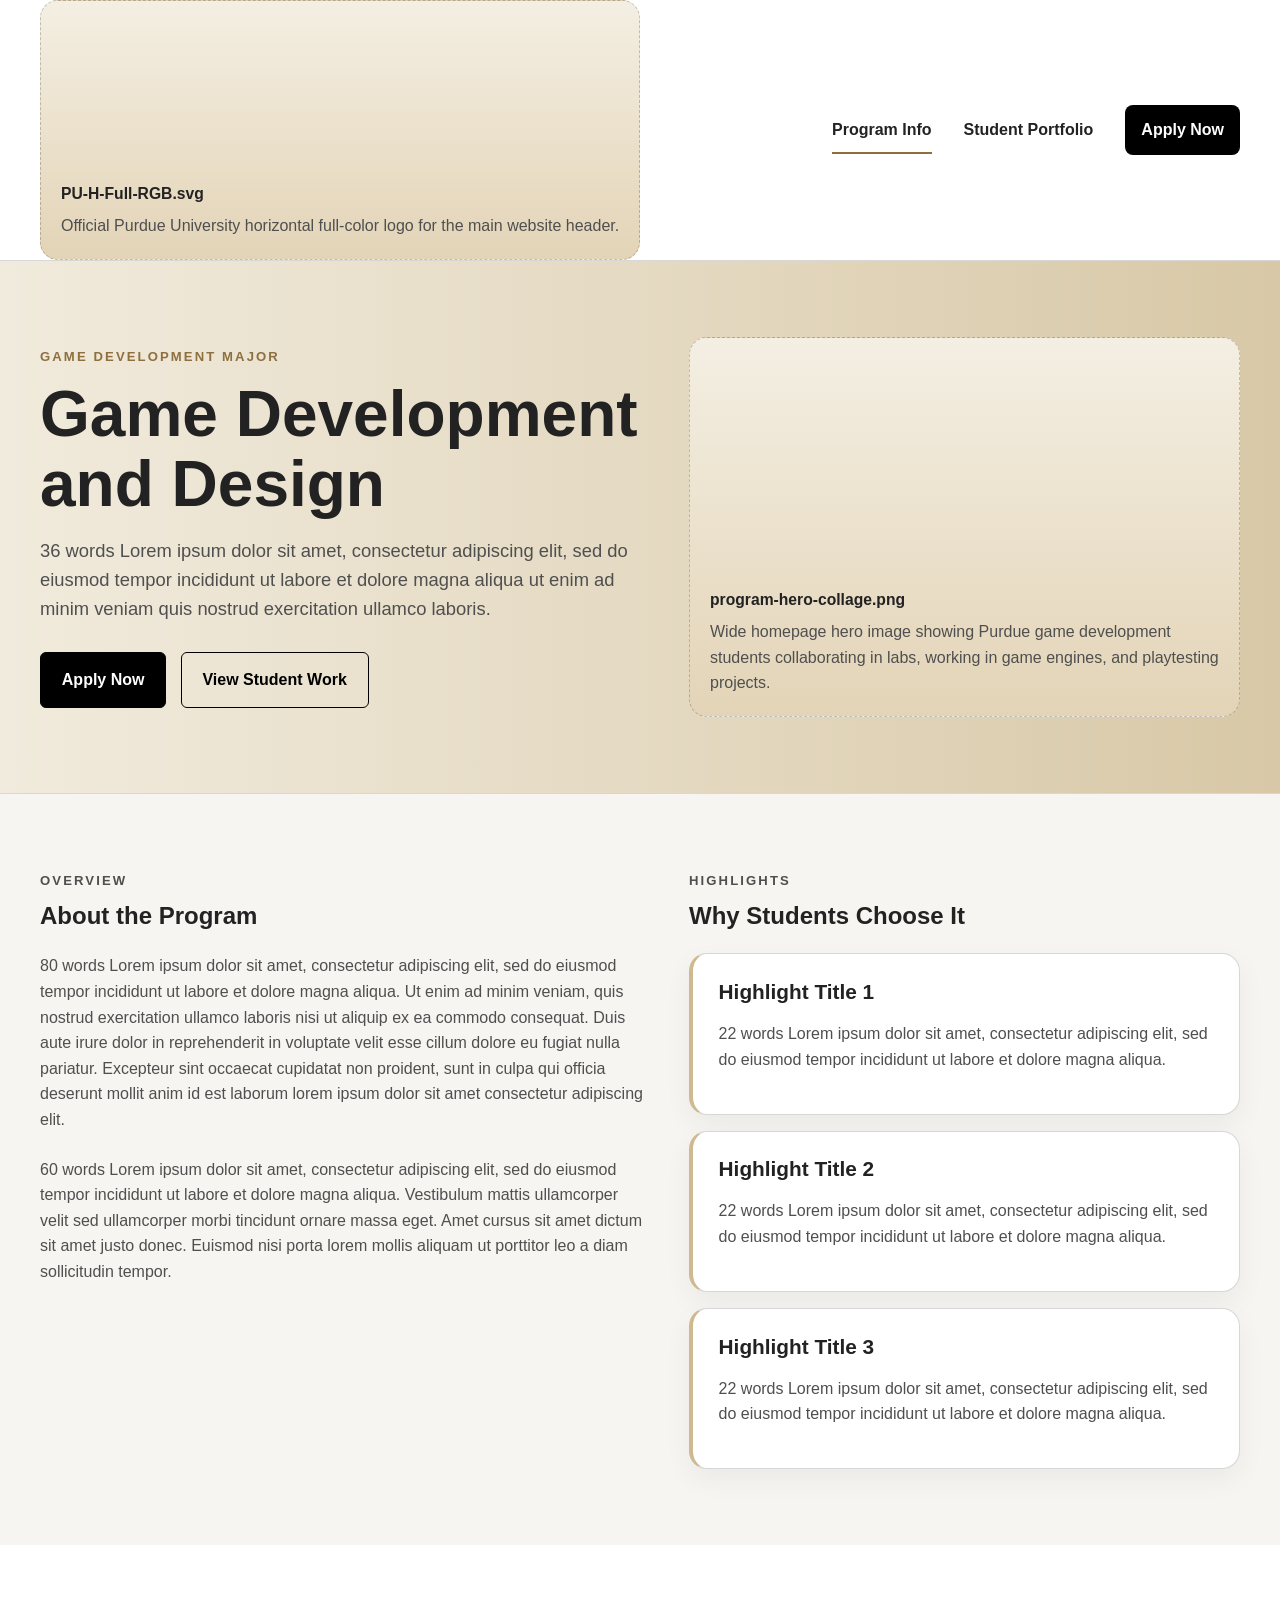
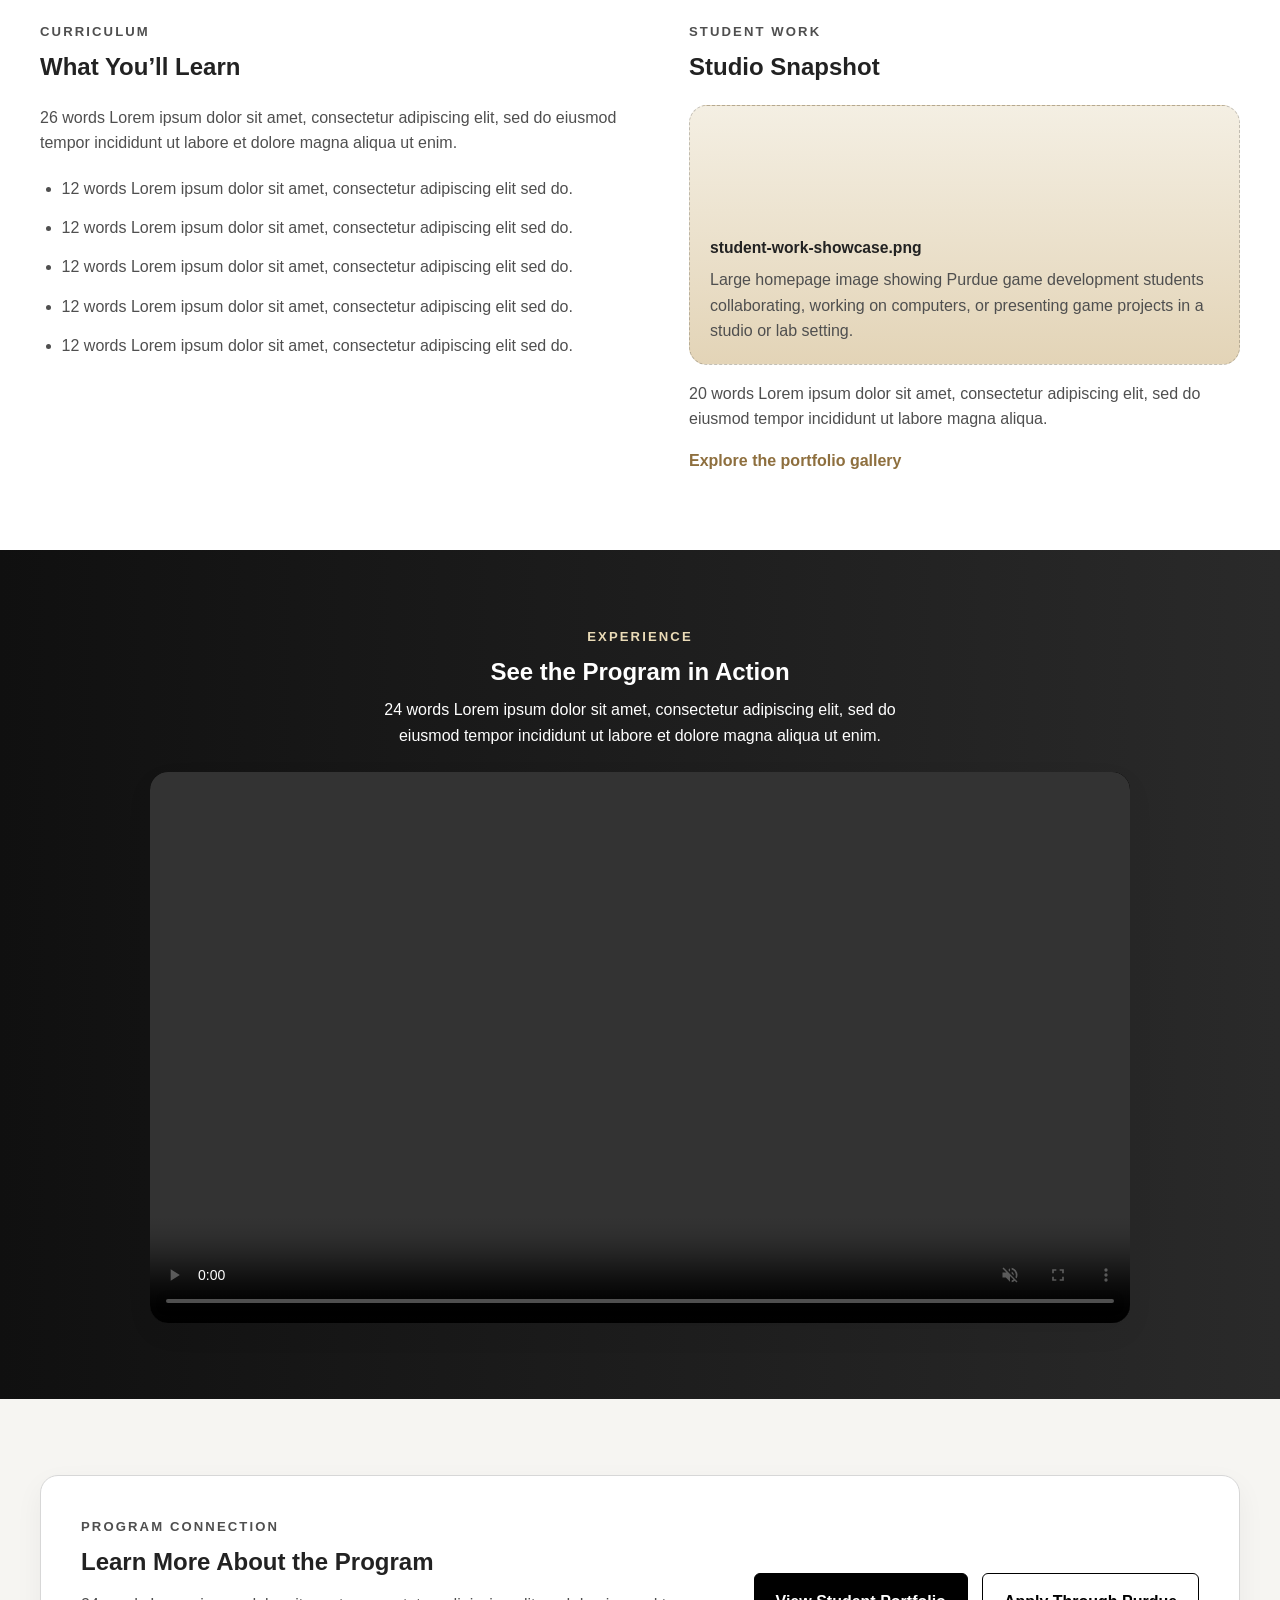
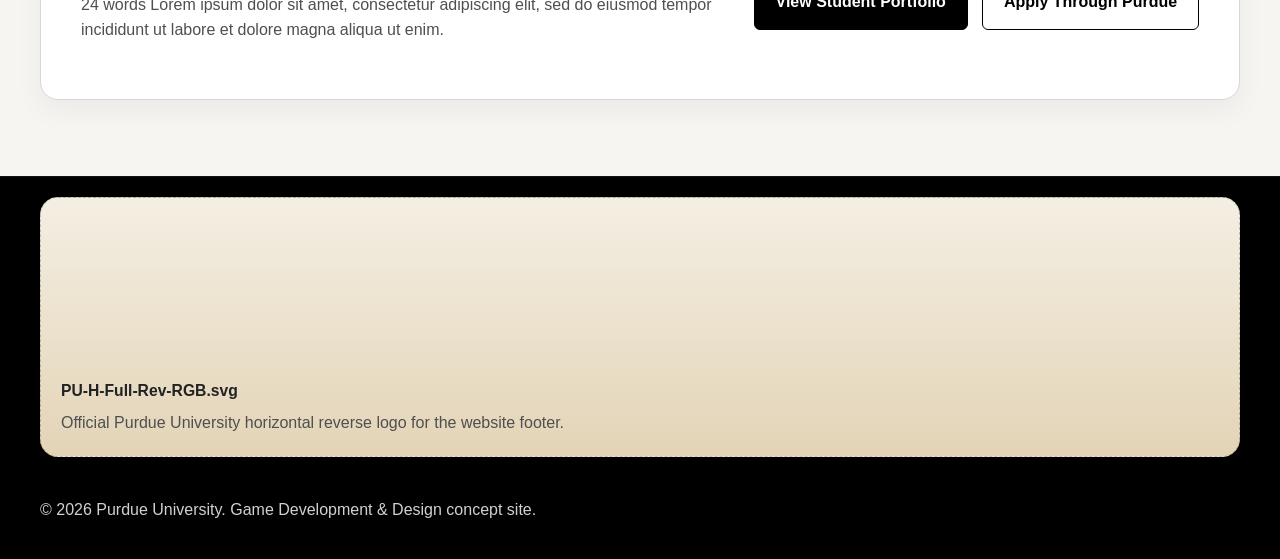
==== index.html @ d157ea14 "Add files via upload" ====
<!DOCTYPE html>
<html lang="en">
<head>
  <meta charset="UTF-8" />
  <meta name="viewport" content="width=device-width, initial-scale=1.0" />
  <title>Purdue Game Development &amp; Design | Program Info</title>
  <meta
    name="description"
    content="Purdue University Game Development and Design program overview, student work, program highlights, and application access."
  />
  <link rel="stylesheet" href="style.css" />
</head>
<body data-page="index">
  <a class="skip-link" href="#main-content">Skip to main content</a>

  <header class="site-header">
    <div class="container header-inner">
      <a class="brand" href="index.html" aria-label="Purdue Game Development and Design home page">
        <img
          class="brand-logo"
          src="assets/PU-H-Full-RGB.svg"
          alt="PU-H-Full-RGB.svg - Official Purdue University horizontal full-color logo for the main website header."
          data-placeholder
        >
      </a>

      <button class="menu-toggle" type="button" aria-expanded="false" aria-controls="site-nav">
        <span></span>
        <span></span>
        <span></span>
        <span class="sr-only">Toggle navigation</span>
      </button>

      <nav id="site-nav" class="site-nav" aria-label="Primary navigation">
        <a href="index.html" aria-current="page">Program Info</a>
        <a href="portfolio.html">Student Portfolio</a>
        <a class="nav-cta" href="https://admissions.purdue.edu/become-student/apply/" target="_blank" rel="noreferrer">Apply Now</a>
      </nav>
    </div>
  </header>

  <main id="main-content">
    <section class="hero hero-program">
      <div class="container hero-grid">
        <div class="hero-copy">
          <p class="section-label">Game Development Major</p>
          <h1>Game Development and Design</h1>
          <p class="hero-text">
            36 words Lorem ipsum dolor sit amet, consectetur adipiscing elit, sed do eiusmod tempor
            incididunt ut labore et dolore magna aliqua ut enim ad minim veniam quis nostrud
            exercitation ullamco laboris.
          </p>

          <div class="hero-actions">
            <a
              class="button button-primary"
              href="https://admissions.purdue.edu/become-student/apply/"
              target="_blank"
              rel="noreferrer"
            >
              Apply Now
            </a>
            <a class="button button-secondary" href="portfolio.html">View Student Work</a>
          </div>
        </div>

        <div class="hero-media">
          <img
            src="assets/program-hero-collage.png"
            alt="program-hero-collage.png - Wide homepage hero image showing Purdue game development students collaborating in labs, working in game engines, and playtesting projects."
            class="media-frame"
            data-placeholder
          >
        </div>
      </div>
    </section>

    <section class="content-section section-surface">
      <div class="container two-column-layout">
        <div class="content-column">
          <div class="section-heading">
            <p class="section-label">Overview</p>
            <h2>About the Program</h2>
          </div>

          <p>
            80 words Lorem ipsum dolor sit amet, consectetur adipiscing elit, sed do eiusmod tempor
            incididunt ut labore et dolore magna aliqua. Ut enim ad minim veniam, quis nostrud
            exercitation ullamco laboris nisi ut aliquip ex ea commodo consequat. Duis aute irure
            dolor in reprehenderit in voluptate velit esse cillum dolore eu fugiat nulla pariatur.
            Excepteur sint occaecat cupidatat non proident, sunt in culpa qui officia deserunt
            mollit anim id est laborum lorem ipsum dolor sit amet consectetur adipiscing elit.
          </p>

          <p>
            60 words Lorem ipsum dolor sit amet, consectetur adipiscing elit, sed do eiusmod tempor
            incididunt ut labore et dolore magna aliqua. Vestibulum mattis ullamcorper velit sed
            ullamcorper morbi tincidunt ornare massa eget. Amet cursus sit amet dictum sit amet
            justo donec. Euismod nisi porta lorem mollis aliquam ut porttitor leo a diam
            sollicitudin tempor.
          </p>
        </div>

        <aside class="content-column content-column-side">
          <div class="section-heading">
            <p class="section-label">Highlights</p>
            <h2>Why Students Choose It</h2>
          </div>

          <div class="highlight-stack">
            <article class="highlight-card">
              <h3>Highlight Title 1</h3>
              <p>
                22 words Lorem ipsum dolor sit amet, consectetur adipiscing elit, sed do eiusmod
                tempor incididunt ut labore et dolore magna aliqua.
              </p>
            </article>

            <article class="highlight-card">
              <h3>Highlight Title 2</h3>
              <p>
                22 words Lorem ipsum dolor sit amet, consectetur adipiscing elit, sed do eiusmod
                tempor incididunt ut labore et dolore magna aliqua.
              </p>
            </article>

            <article class="highlight-card">
              <h3>Highlight Title 3</h3>
              <p>
                22 words Lorem ipsum dolor sit amet, consectetur adipiscing elit, sed do eiusmod
                tempor incididunt ut labore et dolore magna aliqua.
              </p>
            </article>
          </div>
        </aside>
      </div>
    </section>

    <section class="content-section">
      <div class="container two-column-layout">
        <div class="content-column">
          <div class="section-heading">
            <p class="section-label">Curriculum</p>
            <h2>What You’ll Learn</h2>
          </div>

          <p>
            26 words Lorem ipsum dolor sit amet, consectetur adipiscing elit, sed do eiusmod tempor
            incididunt ut labore et dolore magna aliqua ut enim.
          </p>

          <ul class="program-list">
            <li>12 words Lorem ipsum dolor sit amet, consectetur adipiscing elit sed do.</li>
            <li>12 words Lorem ipsum dolor sit amet, consectetur adipiscing elit sed do.</li>
            <li>12 words Lorem ipsum dolor sit amet, consectetur adipiscing elit sed do.</li>
            <li>12 words Lorem ipsum dolor sit amet, consectetur adipiscing elit sed do.</li>
            <li>12 words Lorem ipsum dolor sit amet, consectetur adipiscing elit sed do.</li>
          </ul>
        </div>

        <div class="content-column">
          <div class="section-heading">
            <p class="section-label">Student Work</p>
            <h2>Studio Snapshot</h2>
          </div>

          <div class="student-work-feature">
            <img
              src="assets/student-work-showcase.png"
              alt="student-work-showcase.png - Large homepage image showing Purdue game development students collaborating, working on computers, or presenting game projects in a studio or lab setting."
              class="student-work-image"
              data-placeholder
            >

            <div class="student-work-copy">
              <p>
                20 words Lorem ipsum dolor sit amet, consectetur adipiscing elit, sed do eiusmod
                tempor incididunt ut labore magna aliqua.
              </p>

              <a class="text-link" href="portfolio.html">Explore the portfolio gallery</a>
            </div>
          </div>
        </div>
      </div>
    </section>

    <section class="video-section section-surface-dark">
      <div class="container">
        <div class="section-heading section-heading-centered section-heading-light">
          <p class="section-label section-label-light">Experience</p>
          <h2>See the Program in Action</h2>
          <p class="section-intro section-intro-light">
            24 words Lorem ipsum dolor sit amet, consectetur adipiscing elit, sed do eiusmod tempor
            incididunt ut labore et dolore magna aliqua ut enim.
          </p>
        </div>

        <div class="video-shell">
          <video
            class="program-video"
            autoplay
            loop
            muted
            playsinline
            controls
            preload="auto"
            aria-label="Connotative video for Purdue Game Development and Design"
          >
            <source src="assets/CGT 172 Connotative Video.mp4" type="video/mp4" />
            Your browser does not support the video tag.
          </video>
        </div>
      </div>
    </section>

    <section class="connection-section">
      <div class="container">
        <div class="connection-card">
          <div class="connection-copy">
            <p class="section-label">Program Connection</p>
            <h2>Learn More About the Program</h2>
            <p>
              24 words Lorem ipsum dolor sit amet, consectetur adipiscing elit, sed do eiusmod
              tempor incididunt ut labore et dolore magna aliqua ut enim.
            </p>
          </div>

          <div class="connection-actions">
            <a class="button button-primary" href="portfolio.html">View Student Portfolio</a>
            <a
              class="button button-secondary"
              href="https://admissions.purdue.edu/become-student/apply/"
              target="_blank"
              rel="noreferrer"
            >
              Apply Through Purdue
            </a>
          </div>
        </div>
      </div>
    </section>
  </main>

  <footer class="site-footer">
    <div class="container footer-inner">
      <img
        class="footer-logo"
        src="assets/PU-H-Full-Rev-RGB.svg"
        alt="PU-H-Full-Rev-RGB.svg - Official Purdue University horizontal reverse logo for the website footer."
        data-placeholder
      >
      <p>&copy; <span id="year"></span> Purdue University. Game Development &amp; Design concept site.</p>
    </div>
  </footer>

  <script src="tools.js"></script>
</body>
</html>
---- style.css ----
:root {
  --purdue-gold: #cfb991;
  --purdue-gold-dark: #8e6f3e;
  --purdue-black: #000000;
  --purdue-gray-950: #171717;
  --purdue-gray-900: #222222;
  --purdue-gray-700: #4f4f4f;
  --purdue-gray-500: #767676;
  --purdue-gray-300: #d7d7d7;
  --purdue-gray-200: #e7e4dd;
  --purdue-gray-100: #f6f5f2;
  --white: #ffffff;

  --max-width: 1200px;
  --radius-lg: 18px;
  --radius-md: 14px;
  --radius-sm: 8px;

  --shadow-sm: 0 10px 28px rgba(0, 0, 0, 0.05);
  --transition: 180ms ease;
}

*,
*::before,
*::after {
  box-sizing: border-box;
}

html {
  scroll-behavior: smooth;
}

body {
  margin: 0;
  font-family: Arial, Helvetica, sans-serif;
  color: var(--purdue-gray-900);
  background: var(--white);
  line-height: 1.6;
}

img,
video,
iframe {
  display: block;
  max-width: 100%;
}

a {
  color: inherit;
  text-decoration: none;
}

button,
input,
textarea,
select {
  font: inherit;
}

ul,
ol {
  margin: 0;
}

.container {
  width: min(calc(100% - 2rem), var(--max-width));
  margin: 0 auto;
}

.skip-link,
.sr-only {
  position: absolute;
  overflow: hidden;
}

.skip-link {
  top: -100px;
  left: 1rem;
  z-index: 999;
  padding: 0.75rem 1rem;
  background: var(--purdue-black);
  color: var(--white);
  border-radius: var(--radius-sm);
  transition: top var(--transition);
}

.skip-link:focus {
  top: 1rem;
}

.sr-only {
  width: 1px;
  height: 1px;
  clip: rect(0, 0, 0, 0);
  white-space: nowrap;
}

.site-header {
  position: sticky;
  top: 0;
  z-index: 100;
  background: rgba(255, 255, 255, 0.98);
  border-bottom: 1px solid var(--purdue-gray-300);
  backdrop-filter: blur(10px);
}

.header-inner {
  min-height: 88px;
  display: flex;
  align-items: center;
  justify-content: space-between;
  gap: 1.5rem;
}

.brand {
  display: inline-flex;
  align-items: center;
  min-width: 0;
}

.brand-logo {
  width: 310px;
  max-width: 100%;
  height: auto;
}

.main-nav,
.site-nav {
  display: flex;
  align-items: center;
  gap: 2rem;
}

.nav-link,
.main-nav a,
.site-nav a {
  position: relative;
  padding: 0.25rem 0;
  font-weight: 600;
  color: var(--purdue-gray-900);
}

.nav-link::after,
.main-nav a::after,
.site-nav a::after {
  content: "";
  position: absolute;
  left: 0;
  bottom: -0.45rem;
  width: 100%;
  height: 2px;
  background: var(--purdue-gold-dark);
  transform: scaleX(0);
  transform-origin: left;
  transition: transform var(--transition);
}

.nav-link:hover::after,
.nav-link.active::after,
.nav-link[aria-current="page"]::after,
.main-nav a:hover::after,
.main-nav a.active::after,
.main-nav a[aria-current="page"]::after,
.site-nav a:hover::after,
.site-nav a.active::after,
.site-nav a[aria-current="page"]::after {
  transform: scaleX(1);
}

.nav-cta {
  display: inline-flex;
  align-items: center;
  justify-content: center;
  min-height: 44px;
  padding: 0.75rem 1rem !important;
  border-radius: var(--radius-sm);
  background: var(--purdue-black);
  color: var(--white) !important;
}

.nav-cta::after {
  display: none;
}

.menu-toggle {
  display: none;
  width: 46px;
  height: 46px;
  padding: 0;
  border: 1px solid var(--purdue-gray-300);
  border-radius: var(--radius-sm);
  background: var(--white);
  align-items: center;
  justify-content: center;
  flex-direction: column;
  gap: 5px;
  cursor: pointer;
}

.menu-toggle span:not(.sr-only) {
  width: 20px;
  height: 2px;
  background: var(--purdue-gray-900);
}

.hero,
.hero-section,
.portfolio-hero-section {
  border-bottom: 1px solid var(--purdue-gray-300);
}

.hero-program {
  background: linear-gradient(90deg, #f1ebdd 0%, #d8c8a7 100%);
}

.hero-grid,
.hero-layout,
.two-column-layout,
.connection-card,
.cta-panel {
  display: grid;
  gap: 2.5rem;
}

.hero-grid,
.hero-layout {
  grid-template-columns: minmax(0, 1.05fr) minmax(0, 0.95fr);
  align-items: center;
  padding: 4.75rem 0;
}

.hero-copy h1,
.portfolio-hero-inner h1,
.section-heading h2,
.section-header-block h2,
.content-column h2,
.cta-copy h2,
.connection-copy h2 {
  margin: 0;
  line-height: 1.1;
  color: var(--purdue-gray-900);
}

.hero-copy h1,
.portfolio-hero-inner h1 {
  font-size: clamp(2.75rem, 5vw, 4.6rem);
  margin-bottom: 1rem;
}

.hero-text,
.hero-lead,
.section-intro,
.section-intro-light,
.content-column p,
.project-preview-copy p,
.highlight-card p,
.portfolio-card-copy p,
.cta-copy p,
.connection-copy p {
  color: var(--purdue-gray-700);
}

.hero-text,
.hero-lead {
  margin: 0;
  max-width: 62ch;
  font-size: 1.15rem;
}

.hero-actions,
.button-row,
.connection-actions,
.cta-buttons {
  display: flex;
  flex-wrap: wrap;
  gap: 0.9rem;
  margin-top: 1.75rem;
}

.hero-media,
.media-column {
  min-width: 0;
}

.media-frame,
.hero-media img,
.hero-media video {
  width: 100%;
  min-height: 380px;
  object-fit: cover;
  border-radius: var(--radius-lg);
  box-shadow: var(--shadow-sm);
}

.section-label,
.card-kicker {
  margin: 0 0 0.75rem;
  font-size: 0.82rem;
  font-weight: 700;
  letter-spacing: 0.16em;
  text-transform: uppercase;
  color: var(--purdue-gold-dark);
}

.section-label-light {
  color: #eadbb7;
}

.section-heading,
.section-header-block {
  margin-bottom: 1.5rem;
}

.section-heading-centered {
  text-align: center;
}

.section-heading-light h2,
.section-intro-light {
  color: var(--white);
}

.section-intro {
  margin: 0.75rem 0 0;
  max-width: 62ch;
}

.section-intro-light {
  max-width: 62ch;
  margin: 0.75rem auto 0;
}

.button {
  display: inline-flex;
  align-items: center;
  justify-content: center;
  min-height: 50px;
  padding: 0.9rem 1.3rem;
  border-radius: 6px;
  font-weight: 700;
  transition:
    transform var(--transition),
    background-color var(--transition),
    color var(--transition),
    border-color var(--transition);
}

.button:hover,
.text-link:hover,
.project-preview-card:hover,
.portfolio-card:hover,
.highlight-card:hover {
  transform: translateY(-2px);
}

.button-primary {
  background: var(--purdue-black);
  color: var(--white);
  border: 1px solid var(--purdue-black);
}

.button-primary:hover {
  background: #1c1c1c;
}

.button-secondary {
  background: transparent;
  color: var(--purdue-black);
  border: 1px solid var(--purdue-black);
}

.button-secondary:hover {
  background: rgba(0, 0, 0, 0.04);
}

.button-secondary-dark {
  background: var(--white);
  color: var(--purdue-black);
  border: 1px solid var(--purdue-black);
}

.button-secondary-dark:hover {
  background: var(--purdue-gray-100);
}

.content-section,
.video-section,
.connection-section {
  padding: 4.75rem 0;
}

.section-surface,
.section-light {
  background: var(--purdue-gray-100);
}

.section-white {
  background: var(--white);
}

.section-surface-dark,
.section-dark-cta,
.portfolio-hero-section {
  background: linear-gradient(90deg, #101010 0%, #2a2a2a 100%);
  color: var(--white);
}

.two-column-layout {
  grid-template-columns: minmax(0, 1.05fr) minmax(320px, 0.95fr);
  align-items: start;
}

.content-column {
  min-width: 0;
}

.content-column-side {
  min-width: 0;
}

.content-column > p + p {
  margin-top: 1.5rem;
}

.highlight-stack,
.info-stack {
  display: grid;
  gap: 1rem;
}

.highlight-card,
.info-card {
  padding: 1.6rem;
  background: var(--white);
  border: 1px solid var(--purdue-gray-300);
  border-left: 4px solid var(--purdue-gold);
  border-radius: var(--radius-lg);
  box-shadow: var(--shadow-sm);
  transition: transform var(--transition), box-shadow var(--transition);
}

.highlight-card h3,
.info-card h3,
.project-preview-copy h3,
.portfolio-card-copy h3 {
  margin: 0 0 0.65rem;
  font-size: 1.3rem;
  line-height: 1.2;
}

.program-list,
.feature-list {
  margin-top: 1.25rem;
  padding-left: 1.35rem;
  color: var(--purdue-gray-700);
}

.program-list li,
.feature-list li {
  margin-bottom: 0.85rem;
}

.project-preview-grid,
.preview-grid,
.portfolio-grid {
  display: grid;
  gap: 1.5rem;
}

.project-preview-grid,
.preview-grid {
  grid-template-columns: repeat(3, minmax(0, 1fr));
}

.portfolio-grid {
  grid-template-columns: repeat(3, minmax(0, 1fr));
}

.project-preview-card,
.preview-card,
.portfolio-card {
  overflow: hidden;
  background: var(--white);
  border: 1px solid var(--purdue-gray-300);
  border-radius: var(--radius-lg);
  box-shadow: var(--shadow-sm);
  transition: transform var(--transition), box-shadow var(--transition);
}

.project-preview-image,
.preview-card img,
.portfolio-card img {
  width: 100%;
  aspect-ratio: 16 / 10;
  object-fit: cover;
}

.project-preview-copy,
.preview-copy,
.portfolio-card-copy {
  padding: 1.35rem;
}

.section-actions {
  margin-top: 1.5rem;
}

.text-link,
.card-link {
  display: inline-block;
  font-weight: 700;
  color: var(--purdue-gold-dark);
}

.video-shell {
  width: min(100%, 980px);
  margin: 0 auto;
  background: var(--purdue-black);
  border-radius: var(--radius-lg);
  overflow: hidden;
  box-shadow: var(--shadow-sm);
}

.video-frame {
  position: relative;
  overflow: hidden;
  border-radius: var(--radius-lg);
  background: var(--purdue-black);
  box-shadow: var(--shadow-sm);
  aspect-ratio: 16 / 9;
}

.video-frame iframe {
  width: 100%;
  height: 100%;
  border: 0;
}

.program-video {
  width: 100%;
  height: auto;
  aspect-ratio: 16 / 9;
  background: var(--purdue-black);
}

.connection-section {
  background: var(--purdue-gray-100);
}

.connection-card,
.cta-panel {
  grid-template-columns: minmax(0, 1fr) auto;
  align-items: center;
  padding: 2.5rem;
  border-radius: var(--radius-lg);
  box-shadow: var(--shadow-sm);
}

.connection-card {
  background: var(--white);
  border: 1px solid var(--purdue-gray-300);
}

.cta-panel {
  background: linear-gradient(90deg, #111111 0%, #262626 100%);
  border: 1px solid rgba(255, 255, 255, 0.08);
  color: var(--white);
}

.cta-panel-light {
  background: var(--white);
  color: var(--purdue-gray-900);
  border: 1px solid var(--purdue-gray-300);
}

.cta-panel-light .cta-copy p {
  color: var(--purdue-gray-700);
}

.portfolio-hero-inner {
  padding: 4.25rem 0;
}

.portfolio-hero-inner h1,
.portfolio-hero-inner .hero-lead {
  color: var(--white);
}

.left-aligned-header {
  text-align: left;
}

.unavailable-card {
  opacity: 0.95;
}

.unavailable-card .card-link {
  color: var(--purdue-gray-500);
}

.site-footer {
  background: var(--purdue-black);
  border-top: 1px solid rgba(255, 255, 255, 0.08);
  color: var(--white);
}

.footer-inner {
  min-height: 112px;
  display: flex;
  align-items: center;
  justify-content: space-between;
  gap: 1.5rem;
  flex-wrap: wrap;
  padding: 1.25rem 0;
}

.footer-brand {
  display: flex;
  align-items: center;
}

.footer-logo {
  width: 220px;
  max-width: 100%;
  height: auto;
}

.footer-links {
  display: flex;
  align-items: center;
  flex-wrap: wrap;
  gap: 1.25rem;
}

.footer-links a,
.footer-inner p {
  color: rgba(255, 255, 255, 0.82);
}

.footer-links a:hover {
  color: var(--white);
}

.image-placeholder {
  width: 100%;
  min-height: 260px;
  padding: 1.25rem;
  display: flex;
  flex-direction: column;
  justify-content: end;
  background: linear-gradient(180deg, #f4efe3 0%, #e3d4b7 100%);
  border: 1px dashed rgba(0, 0, 0, 0.2);
  border-radius: var(--radius-lg);
  color: var(--purdue-gray-900);
}

.image-placeholder strong {
  display: block;
  margin-bottom: 0.45rem;
  font-size: 0.98rem;
  word-break: break-word;
}

.image-placeholder span {
  color: var(--purdue-gray-700);
}

.hero-media .image-placeholder,
.media-column .image-placeholder {
  min-height: 380px;
}

@media (max-width: 1080px) {
  .hero-grid,
  .hero-layout,
  .two-column-layout,
  .connection-card,
  .cta-panel {
    grid-template-columns: 1fr;
  }

  .project-preview-grid,
  .preview-grid,
  .portfolio-grid {
    grid-template-columns: repeat(2, minmax(0, 1fr));
  }
}

@media (max-width: 820px) {
  .menu-toggle {
    display: inline-flex;
  }

  .main-nav,
  .site-nav {
    position: absolute;
    top: 88px;
    left: 1rem;
    right: 1rem;
    display: none;
    flex-direction: column;
    align-items: stretch;
    gap: 0.5rem;
    padding: 1rem;
    background: rgba(255, 255, 255, 0.99);
    border: 1px solid var(--purdue-gray-300);
    border-radius: 12px;
    box-shadow: var(--shadow-sm);
  }

  .main-nav.is-open,
  .site-nav.is-open {
    display: flex;
  }

  .brand {
    max-width: calc(100% - 64px);
  }

  .brand-logo {
    width: 220px;
  }

  .hero-grid,
  .hero-layout {
    padding-top: 3.75rem;
    padding-bottom: 3.75rem;
  }

  .content-section,
  .video-section,
  .connection-section {
    padding-top: 3.75rem;
    padding-bottom: 3.75rem;
  }

  .portfolio-hero-inner {
    padding-top: 3.75rem;
    padding-bottom: 3.75rem;
  }

  .media-frame,
  .hero-media img,
  .hero-media video,
  .hero-media .image-placeholder,
  .media-column .image-placeholder {
    min-height: 280px;
  }
}

@media (max-width: 640px) {
  .project-preview-grid,
  .preview-grid,
  .portfolio-grid {
    grid-template-columns: 1fr;
  }

  .hero-copy h1,
  .portfolio-hero-inner h1 {
    font-size: 2.35rem;
  }

  .hero-actions,
  .button-row,
  .connection-actions,
  .cta-buttons,
  .footer-links {
    flex-direction: column;
    align-items: stretch;
  }

  .button,
  .nav-cta {
    width: 100%;
  }

  .footer-inner {
    align-items: flex-start;
  }
}

@media (prefers-reduced-motion: reduce) {
  html {
    scroll-behavior: auto;
  }

  *,
  *::before,
  *::after {
    transition: none !important;
  }

  .student-work-feature {
  overflow: hidden;
  background: var(--white);
  border: 1px solid var(--purdue-gray-300);
  border-radius: var(--radius-lg);
  box-shadow: var(--shadow-sm);
}

.student-work-image {
  width: 100%;
  aspect-ratio: 16 / 10;
  object-fit: cover;
}

.student-work-copy {
  padding: 1.35rem;
}

.student-work-copy p {
  margin: 0 0 0.85rem;
  color: var(--purdue-gray-700);
}
}
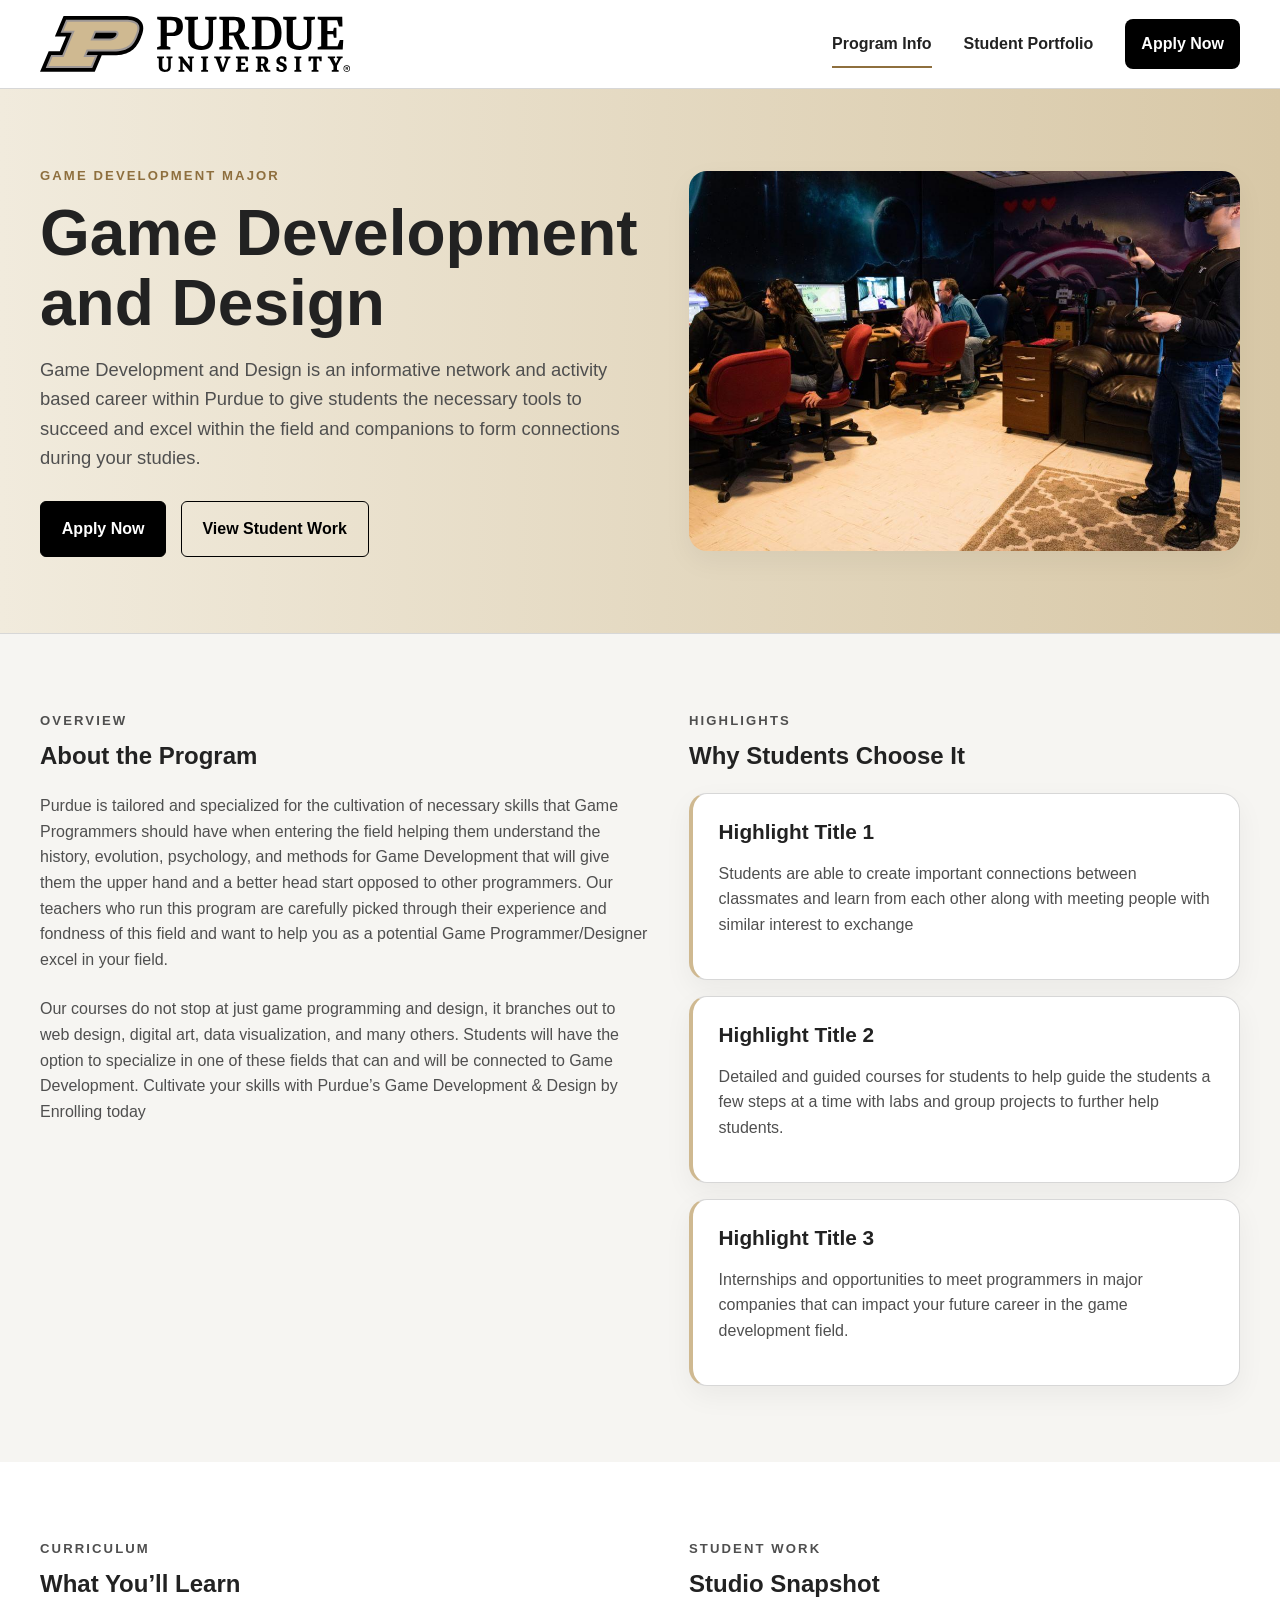
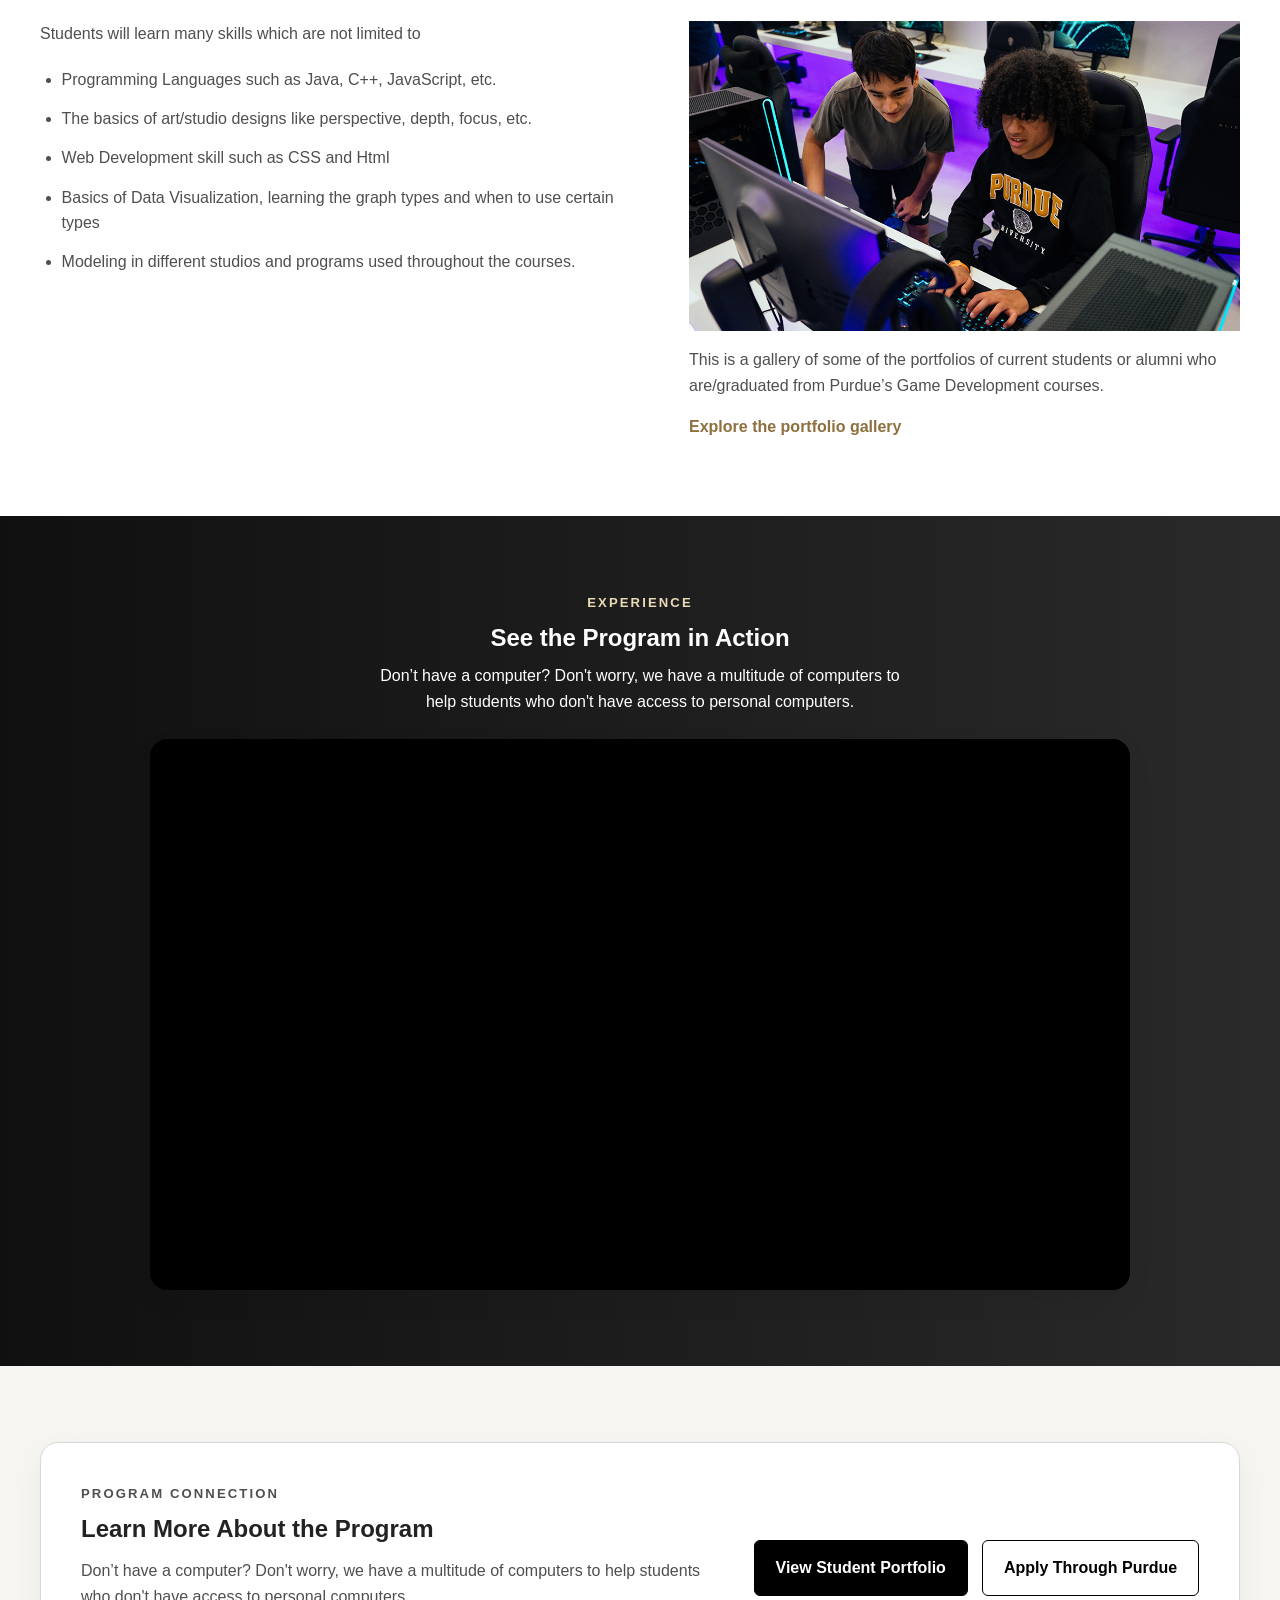
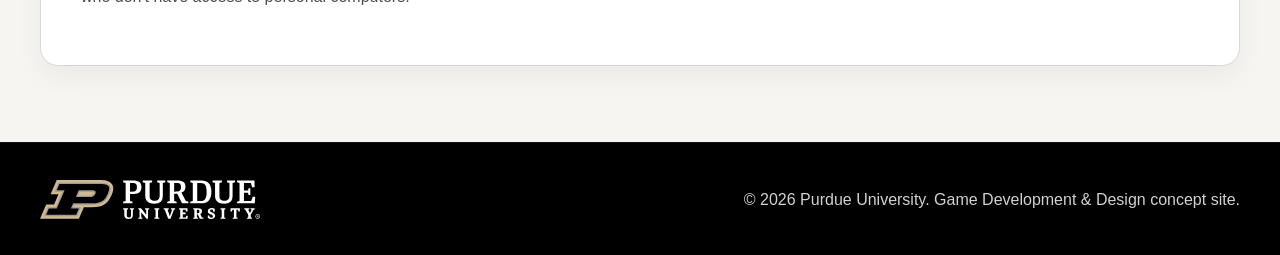
==== commit 47d6000c: "Add files via upload" ====
--- a/index.html
+++ b/index.html
@@ -46,9 +46,7 @@
           <p class="section-label">Game Development Major</p>
           <h1>Game Development and Design</h1>
           <p class="hero-text">
-            36 words Lorem ipsum dolor sit amet, consectetur adipiscing elit, sed do eiusmod tempor
-            incididunt ut labore et dolore magna aliqua ut enim ad minim veniam quis nostrud
-            exercitation ullamco laboris.
+            Game Development and Design is an informative network and activity based career within Purdue to give students the necessary tools to succeed and excel within the field and companions to form connections during your studies. 
           </p>
 
           <div class="hero-actions">
@@ -84,20 +82,11 @@
           </div>
 
           <p>
-            80 words Lorem ipsum dolor sit amet, consectetur adipiscing elit, sed do eiusmod tempor
-            incididunt ut labore et dolore magna aliqua. Ut enim ad minim veniam, quis nostrud
-            exercitation ullamco laboris nisi ut aliquip ex ea commodo consequat. Duis aute irure
-            dolor in reprehenderit in voluptate velit esse cillum dolore eu fugiat nulla pariatur.
-            Excepteur sint occaecat cupidatat non proident, sunt in culpa qui officia deserunt
-            mollit anim id est laborum lorem ipsum dolor sit amet consectetur adipiscing elit.
+            Purdue is tailored and specialized for the cultivation of necessary skills that Game Programmers should have when entering the field helping them understand the history, evolution, psychology, and methods for Game Development that will give them the upper hand and a better head start opposed to other programmers. Our teachers who run this program are carefully picked through their experience and fondness of this field and want to help you as a potential Game Programmer/Designer excel in your field.
           </p>
 
           <p>
-            60 words Lorem ipsum dolor sit amet, consectetur adipiscing elit, sed do eiusmod tempor
-            incididunt ut labore et dolore magna aliqua. Vestibulum mattis ullamcorper velit sed
-            ullamcorper morbi tincidunt ornare massa eget. Amet cursus sit amet dictum sit amet
-            justo donec. Euismod nisi porta lorem mollis aliquam ut porttitor leo a diam
-            sollicitudin tempor.
+            Our courses do not stop at just game programming and design, it branches out to web design, digital art,  data visualization, and many others. Students will have the option to specialize in one of these fields that can and will be connected to Game Development. Cultivate your skills with Purdue’s Game Development & Design by Enrolling today
           </p>
         </div>
 
@@ -111,24 +100,21 @@
             <article class="highlight-card">
               <h3>Highlight Title 1</h3>
               <p>
-                22 words Lorem ipsum dolor sit amet, consectetur adipiscing elit, sed do eiusmod
-                tempor incididunt ut labore et dolore magna aliqua.
+                Students are able to create important connections between classmates and learn from each other along with meeting people with similar interest to exchange
               </p>
             </article>
 
             <article class="highlight-card">
               <h3>Highlight Title 2</h3>
               <p>
-                22 words Lorem ipsum dolor sit amet, consectetur adipiscing elit, sed do eiusmod
-                tempor incididunt ut labore et dolore magna aliqua.
+                Detailed and guided courses for students to help guide the students a few steps at a time with labs and group projects to further help students.
               </p>
             </article>
 
             <article class="highlight-card">
               <h3>Highlight Title 3</h3>
               <p>
-                22 words Lorem ipsum dolor sit amet, consectetur adipiscing elit, sed do eiusmod
-                tempor incididunt ut labore et dolore magna aliqua.
+                Internships and opportunities to meet programmers in major companies that can impact your future career in the game development field.
               </p>
             </article>
           </div>
@@ -145,16 +131,15 @@
           </div>
 
           <p>
-            26 words Lorem ipsum dolor sit amet, consectetur adipiscing elit, sed do eiusmod tempor
-            incididunt ut labore et dolore magna aliqua ut enim.
+            Students will learn many skills which are not limited to
           </p>
 
           <ul class="program-list">
-            <li>12 words Lorem ipsum dolor sit amet, consectetur adipiscing elit sed do.</li>
-            <li>12 words Lorem ipsum dolor sit amet, consectetur adipiscing elit sed do.</li>
-            <li>12 words Lorem ipsum dolor sit amet, consectetur adipiscing elit sed do.</li>
-            <li>12 words Lorem ipsum dolor sit amet, consectetur adipiscing elit sed do.</li>
-            <li>12 words Lorem ipsum dolor sit amet, consectetur adipiscing elit sed do.</li>
+            <li>Programming Languages such as Java, C++, JavaScript, etc.</li>
+            <li>The basics of art/studio designs like perspective, depth, focus, etc.</li>
+            <li>Web Development skill such as CSS and Html</li>
+            <li>Basics of Data Visualization, learning the graph types and when to use certain types</li>
+            <li>Modeling in different studios and programs used throughout the courses.</li>
           </ul>
         </div>
 
@@ -173,9 +158,9 @@
             >
 
             <div class="student-work-copy">
-              <p>
-                20 words Lorem ipsum dolor sit amet, consectetur adipiscing elit, sed do eiusmod
-                tempor incididunt ut labore magna aliqua.
+
+              <p>
+                This is a gallery of some of the portfolios of current students or alumni who are/graduated from Purdue’s Game Development courses.
               </p>
 
               <a class="text-link" href="portfolio.html">Explore the portfolio gallery</a>
@@ -191,28 +176,24 @@
           <p class="section-label section-label-light">Experience</p>
           <h2>See the Program in Action</h2>
           <p class="section-intro section-intro-light">
-            24 words Lorem ipsum dolor sit amet, consectetur adipiscing elit, sed do eiusmod tempor
-            incididunt ut labore et dolore magna aliqua ut enim.
-          </p>
-        </div>
-
-        <div class="video-shell">
-          <video
-            class="program-video"
-            autoplay
-            loop
-            muted
-            playsinline
-            controls
-            preload="auto"
-            aria-label="Connotative video for Purdue Game Development and Design"
-          >
-            <source src="assets/CGT 172 Connotative Video.mp4" type="video/mp4" />
-            Your browser does not support the video tag.
-          </video>
-        </div>
-      </div>
-    </section>
+            Don’t have a computer? Don't worry, we have a multitude of computers to help students who don't have access to personal computers.
+          </p>
+        </div>
+
+      <div class="video-shell">
+        <iframe
+          class="program-video"
+          width="560"
+          height="315"
+          src="https://www.youtube.com/embed/dGSgFQMKiAU?autoplay=1&mute=1&loop=1&playlist=dGSgFQMKiAU&controls=1&playsinline=1"
+          title="Connotative video for Purdue Game Development and Design"
+          frameborder="0"
+          allow="autoplay; encrypted-media; picture-in-picture"
+          allowfullscreen
+        ></iframe>
+      </div>
+      </div>
+      </section>
 
     <section class="connection-section">
       <div class="container">
@@ -221,8 +202,7 @@
             <p class="section-label">Program Connection</p>
             <h2>Learn More About the Program</h2>
             <p>
-              24 words Lorem ipsum dolor sit amet, consectetur adipiscing elit, sed do eiusmod
-              tempor incididunt ut labore et dolore magna aliqua ut enim.
+              Don’t have a computer? Don't worry, we have a multitude of computers to help students who don't have access to personal computers.
             </p>
           </div>
 
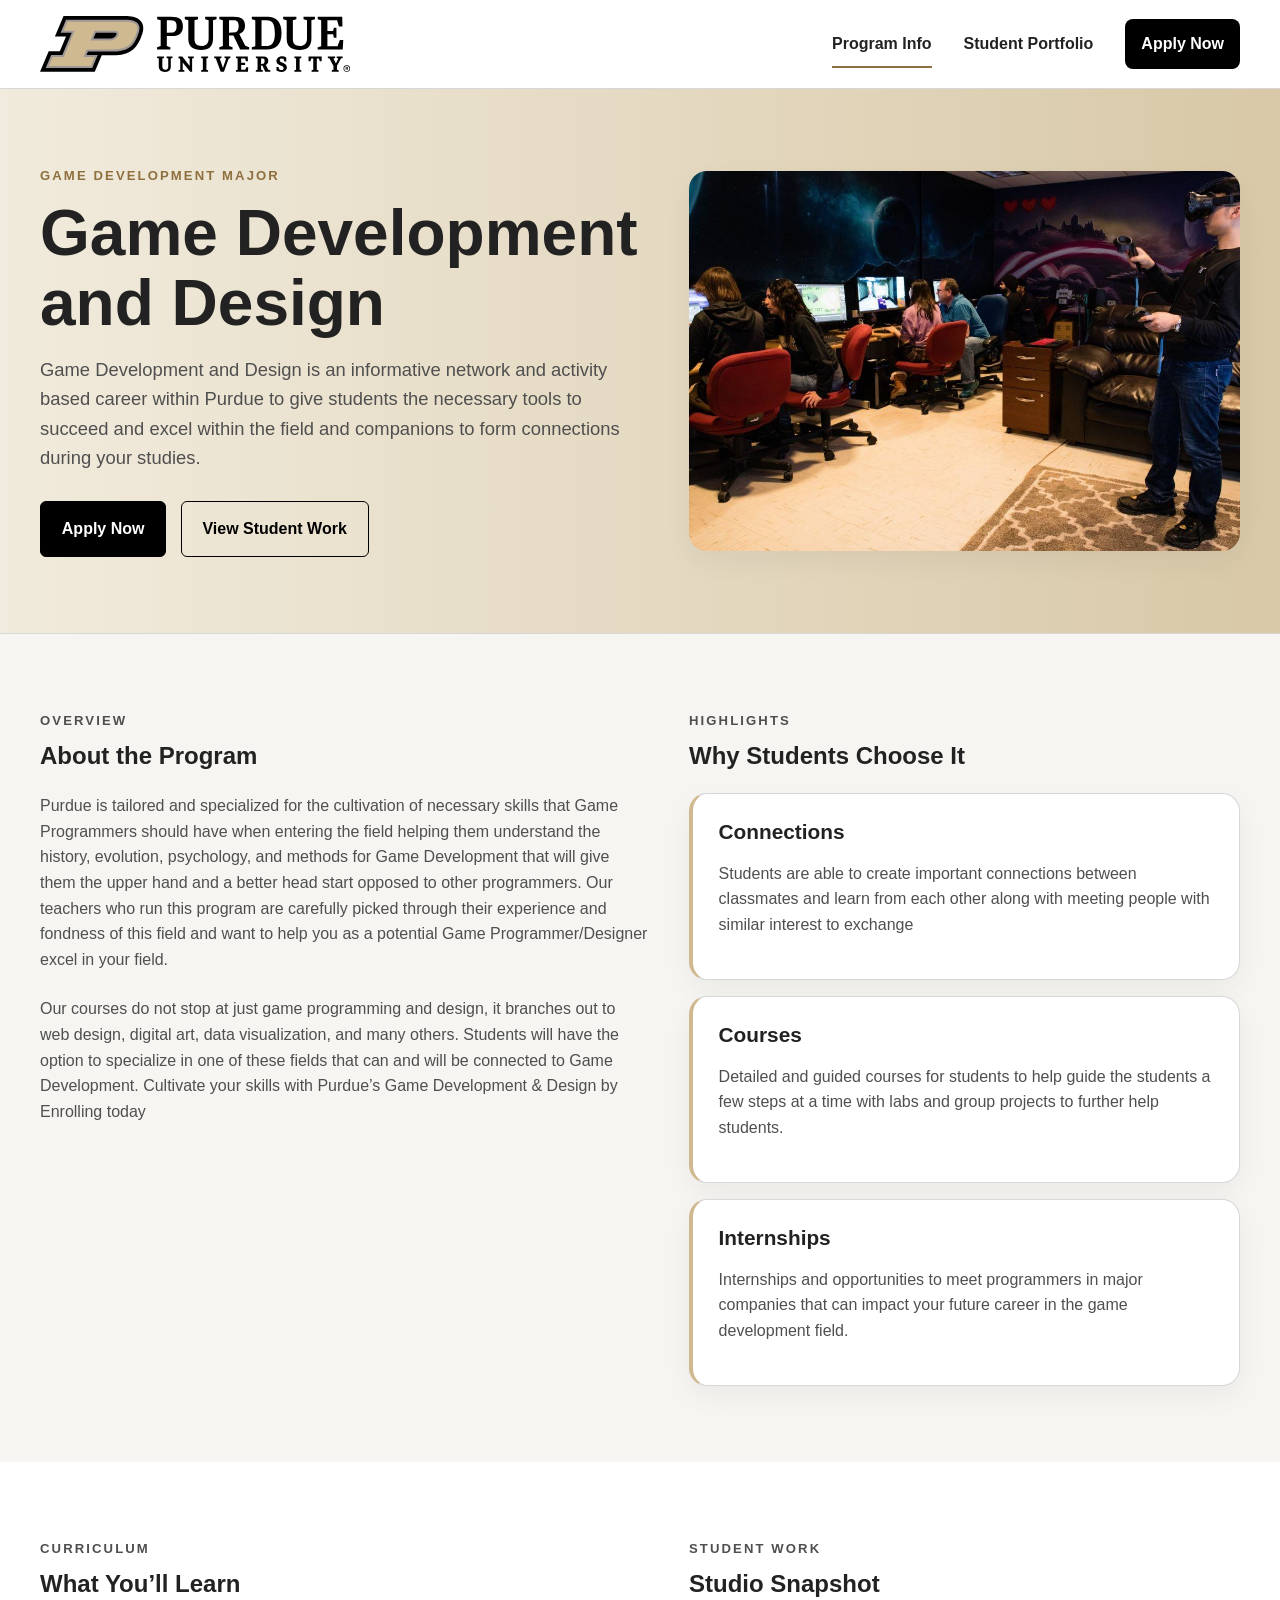
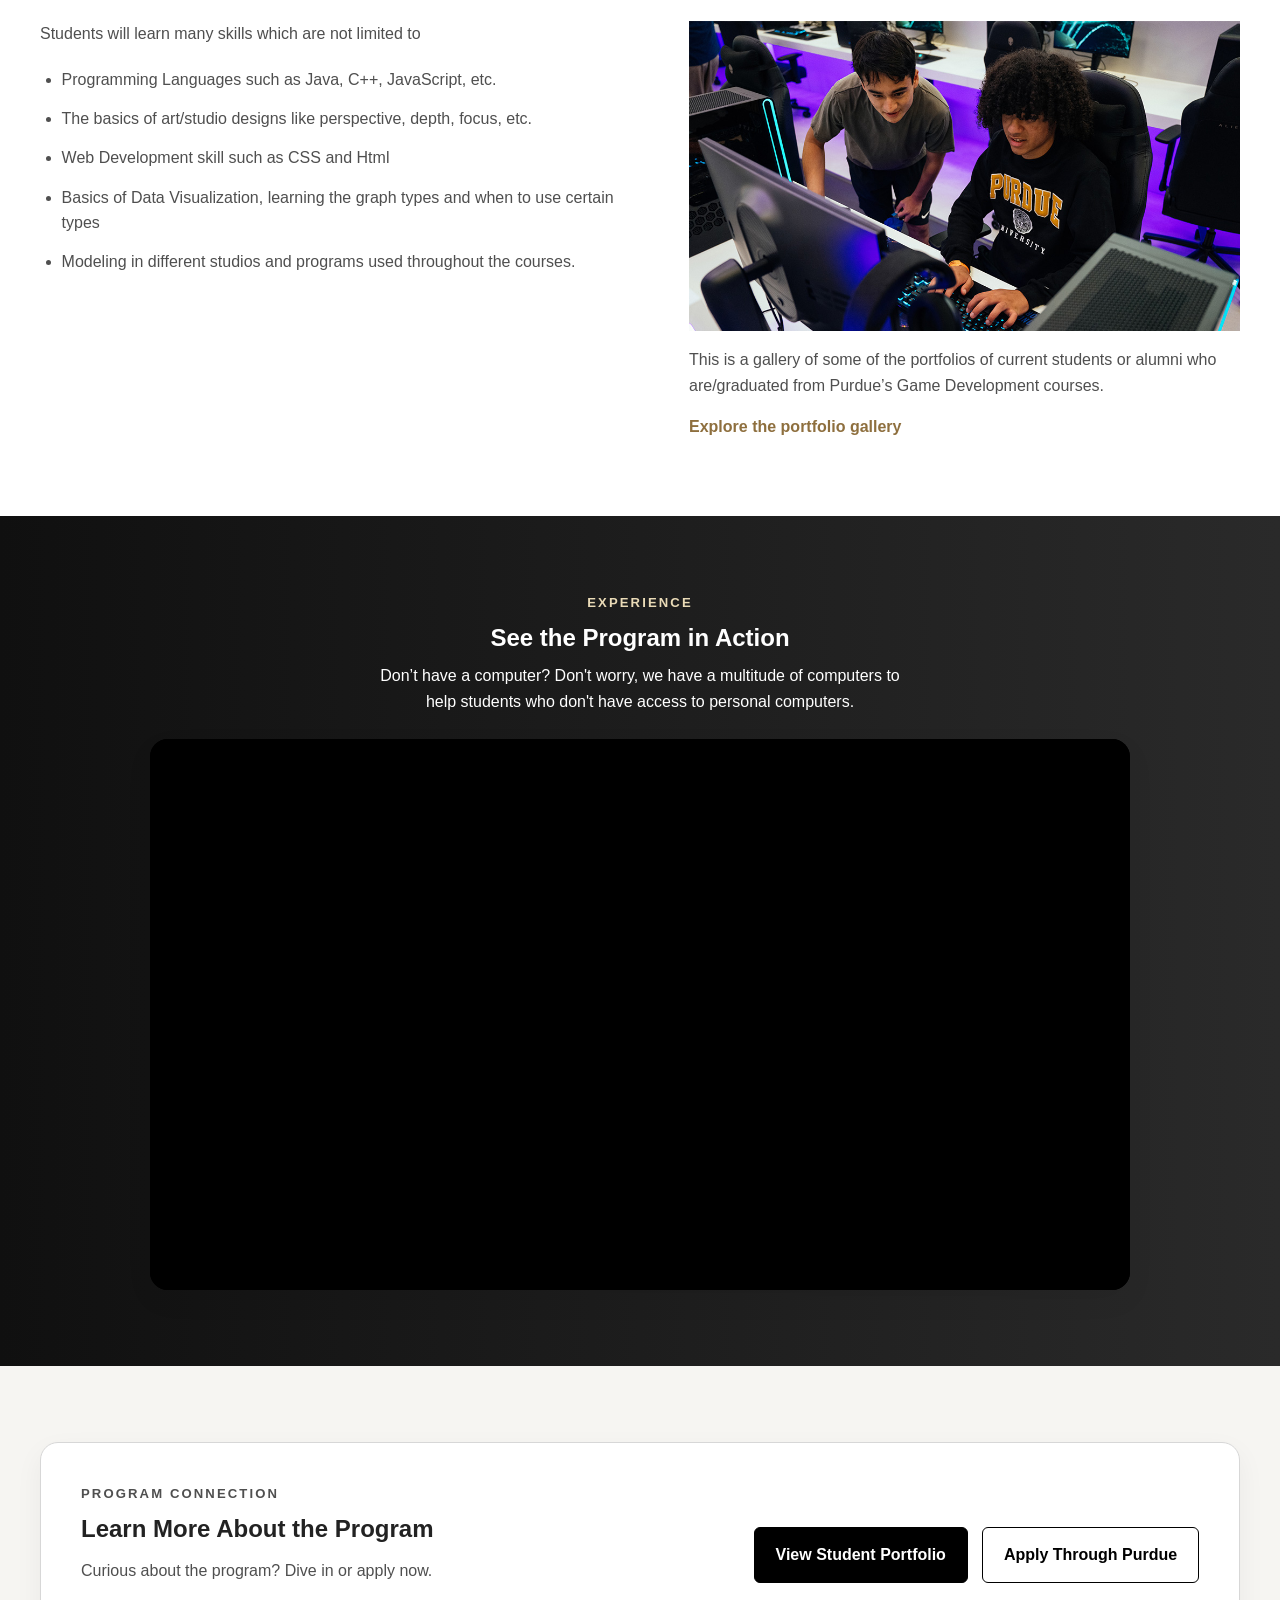
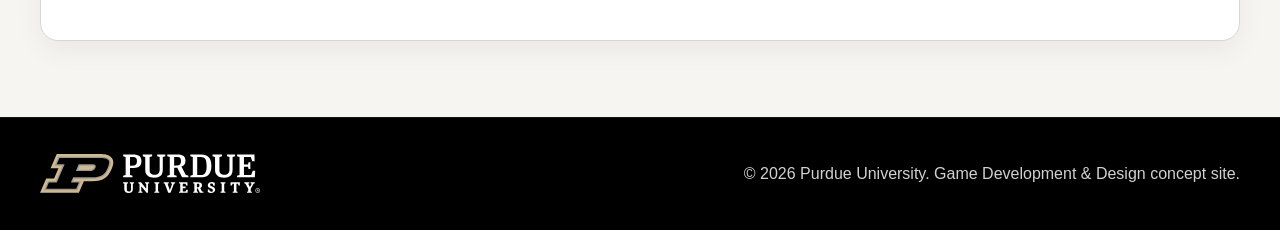
==== commit 927033d7: "Add files via upload" ====
--- a/index.html
+++ b/index.html
@@ -98,21 +98,21 @@
 
           <div class="highlight-stack">
             <article class="highlight-card">
-              <h3>Highlight Title 1</h3>
+              <h3>Connections</h3>
               <p>
                 Students are able to create important connections between classmates and learn from each other along with meeting people with similar interest to exchange
               </p>
             </article>
 
             <article class="highlight-card">
-              <h3>Highlight Title 2</h3>
+              <h3>Courses</h3>
               <p>
                 Detailed and guided courses for students to help guide the students a few steps at a time with labs and group projects to further help students.
               </p>
             </article>
 
             <article class="highlight-card">
-              <h3>Highlight Title 3</h3>
+              <h3>Internships</h3>
               <p>
                 Internships and opportunities to meet programmers in major companies that can impact your future career in the game development field.
               </p>
@@ -202,7 +202,7 @@
             <p class="section-label">Program Connection</p>
             <h2>Learn More About the Program</h2>
             <p>
-              Don’t have a computer? Don't worry, we have a multitude of computers to help students who don't have access to personal computers.
+            Curious about the program? Dive in or apply now. 
             </p>
           </div>
 
